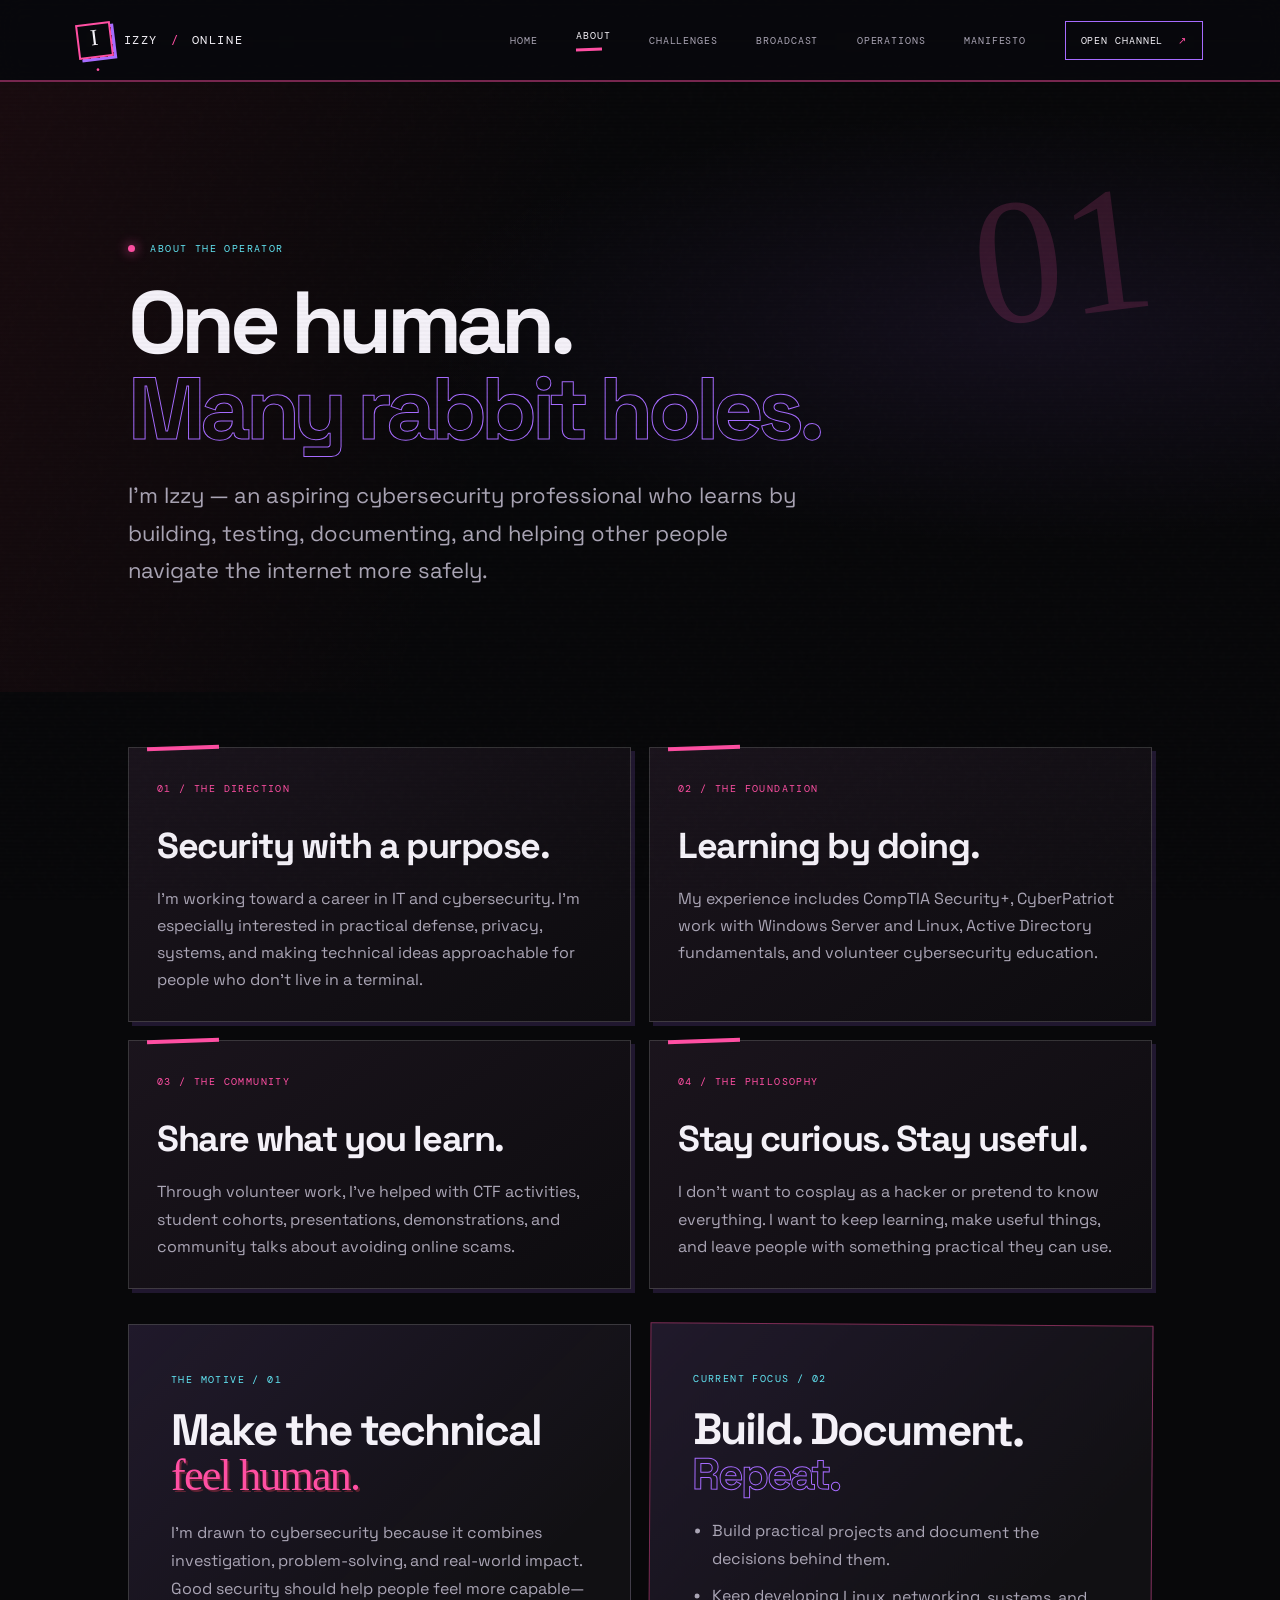
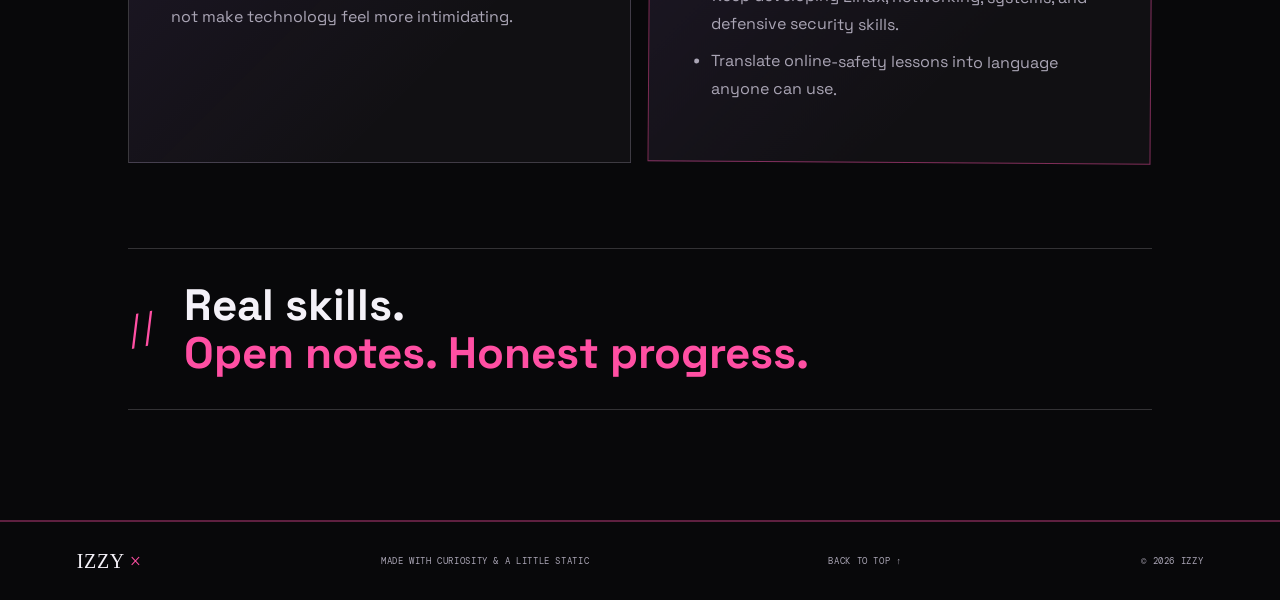
==== about.html @ e9a5687e "Add files via upload" ====
<!doctype html>
<html lang="en">
 <head>
  <meta charset="utf-8"/>
  <meta content="width=device-width, initial-scale=1" name="viewport"/>
  <meta content="#09090d" name="theme-color"/>
  <meta content="Izzy's independent corner of the internet: cybersecurity, creative technology, and projects built with intent." name="description"/>
  <title>
   About | IZZY/ONLINE
  </title>
  <link href="style.css" rel="stylesheet"/>
  <script defer="" src="script.js">
  </script>
 </head>
 <body>
  <div aria-hidden="true" class="grain">
  </div>
  <div aria-hidden="true" class="glitch-overlay">
  </div>
  <header class="site-header">
   <a aria-label="Izzy home" class="brand" href="index.html">
    <span class="brand-mark">
     I
     <span>
      .
     </span>
    </span>
    <span class="brand-name">
     IZZY
     <span class="brand-slash">
      /
     </span>
     ONLINE
    </span>
   </a>
   <button aria-controls="site-nav" aria-expanded="false" aria-label="Open navigation" class="menu-toggle" type="button">
    <span>
    </span>
    <span>
    </span>
   </button>
   <nav aria-label="Main navigation" class="site-nav" id="site-nav">
    <a href="index.html">
     Home
    </a>
    <a aria-current="page" href="about.html">
     About
    </a>
    <a href="challenges.html">
     Challenges
    </a>
    <a href="broadcast.html">
     Broadcast
    </a>
    <a href="operations.html">
     Operations
    </a>
    <a href="manifesto.html">
     Manifesto
    </a>
    <a class="nav-contact" href="contact.html">
     Open channel
     <span>
      ↗
     </span>
    </a>
   </nav>
  </header>
  <main>
   <section class="page-hero">
    <span class="page-number">
     01
    </span>
    <p class="eyebrow">
     <span class="status-dot">
     </span>
     ABOUT THE OPERATOR
    </p>
    <h1>
     One human.
     <br/>
     <span class="outline-word">
      Many rabbit holes.
     </span>
    </h1>
    <p class="lede">
     I’m Izzy — an aspiring cybersecurity professional who learns by building, testing, documenting, and helping other people navigate the internet more safely.
    </p>
   </section>
   <section class="content-section">
    <div class="content-grid">
     <article class="panel">
      <span class="micro">
       01 / THE DIRECTION
      </span>
      <h2>
       Security with a purpose.
      </h2>
      <p>
       I’m working toward a career in IT and cybersecurity. I’m especially interested in practical defense, privacy, systems, and making technical ideas approachable for people who don’t live in a terminal.
      </p>
     </article>
     <article class="panel">
      <span class="micro">
       02 / THE FOUNDATION
      </span>
      <h2>
       Learning by doing.
      </h2>
      <p>
       My experience includes CompTIA Security+, CyberPatriot work with Windows Server and Linux, Active Directory fundamentals, and volunteer cybersecurity education.
      </p>
     </article>
     <article class="panel">
      <span class="micro">
       03 / THE COMMUNITY
      </span>
      <h2>
       Share what you learn.
      </h2>
      <p>
       Through volunteer work, I’ve helped with CTF activities, student cohorts, presentations, demonstrations, and community talks about avoiding online scams.
      </p>
     </article>
     <article class="panel">
      <span class="micro">
       04 / THE PHILOSOPHY
      </span>
      <h2>
       Stay curious. Stay useful.
      </h2>
      <p>
       I don’t want to cosplay as a hacker or pretend to know everything. I want to keep learning, make useful things, and leave people with something practical they can use.
      </p>
     </article>
    </div>
    <section class="about-story-grid">
     <article class="story-note">
      <span class="micro">
       THE MOTIVE / 01
      </span>
      <h2>
       Make the technical
       <br/>
       <span class="marker-word">
        feel human.
       </span>
      </h2>
      <p>
       I’m drawn to cybersecurity because it combines investigation, problem-solving, and real-world impact. Good security should help people feel more capable—not make technology feel more intimidating.
      </p>
     </article>
     <article class="story-note story-note-marked">
      <span class="micro">
       CURRENT FOCUS / 02
      </span>
      <h2>
       Build. Document.
       <br/>
       <span class="outline-word">
        Repeat.
       </span>
      </h2>
      <ul class="focus-list">
       <li>
        Build practical projects and document the decisions behind them.
       </li>
       <li>
        Keep developing Linux, networking, systems, and defensive security skills.
       </li>
       <li>
        Translate online-safety lessons into language anyone can use.
       </li>
      </ul>
     </article>
    </section>
    <div class="manifesto">
     <span class="manifesto-mark">
      //
     </span>
     <p>
      Real skills.
      <br/>
      <em>
       Open notes. Honest progress.
      </em>
     </p>
    </div>
   </section>
  </main>
  <footer class="site-footer">
   <a class="footer-brand" href="index.html">
    IZZY
    <span>
     ×
    </span>
   </a>
   <span>
    MADE WITH CURIOSITY &amp; A LITTLE STATIC
   </span>
   <a class="back-top" href="#top">
    BACK TO TOP ↑
   </a>
   <span class="footer-year">
    ©
    <span id="year">
     2026
    </span>
    IZZY
   </span>
  </footer>
 </body>
</html>
---- style.css ----
@import url('https://fonts.googleapis.com/css2?family=DM+Mono:wght@400;500&family=Space+Grotesk:wght@400;500;600;700&family=Permanent+Marker&display=swap');
:root
{
    --bg:#09090d;
    --panel:#111117;
    --panel2:#17151f;
    --text:#f4f1f8;
    --muted:#aaa5b5;
    --purple:#a66bff;
    --pink:#ff4fa3;
    --red:#ff4058;
    --cyan:#62e7f5;
    --line:rgba(232,224,255,.16);
    --mono:'DM Mono',monospace;
    --display:'Space Grotesk',sans-serif;
    --marker:'Permanent Marker',cursive;
}
*
{
    box-sizing:border-box;
}
html
{
    scroll-behavior:smooth;
}
body
{
    margin:0;
    background:var(--bg);
    color:var(--text);
    font-family:var(--display);
    overflow-x:hidden;
}
body:before
{
    content:'';
    position:fixed;
    inset:0;
    pointer-events:none;
    z-index:8;
    opacity:.12;
    background-image:url("data:image/svg+xml,%3Csvg viewBox='0 0 180 180' xmlns='http://www.w3.org/2000/svg'%3E%3Cfilter id='n'%3E%3CfeTurbulence type='fractalNoise' baseFrequency='.9' numOctaves='3' stitchTiles='stitch'/%3E%3C/filter%3E%3Crect width='100%25' height='100%25' filter='url(%23n)' opacity='.18'/%3E%3C/svg%3E");
}
a
{
    color:inherit;
    text-decoration:none;
}
button
{
    font:inherit;
}
.network-canvas
{
    position:absolute;
    inset:0;
    width:100%;
    height:100%;
    z-index:0;
    pointer-events:none;
    opacity:0;
    transition:opacity .7s;
}
.network-canvas.is-active
{
    opacity:.8;
}
.scan-hud
{
    position:absolute;
    z-index:2;
    display:none;
    min-width:160px;
    padding:10px 12px;
    background:rgba(8,8,14,.88);
    border:1px solid rgba(98,231,245,.45);
    font:10px var(--mono);
    letter-spacing:.06em;
    pointer-events:none;
}
.scan-hud.is-active
{
    display:flex;
    flex-direction:column;
    gap:4px;
}
.scan-hud-label
{
    color:var(--cyan);
    font-size:8px;
}
.scan-hud-country
{
    color:var(--text);
}
.scan-hud-ip
{
    color:var(--muted);
}
.grain
{
    position:fixed;
    inset:0;
    pointer-events:none;
    z-index:7;
    background:linear-gradient(transparent 50%,rgba(0,0,0,.12) 50%);
    background-size:100% 4px;
    opacity:.16;
}
.site-header
{
    height:82px;
    display:flex;
    align-items:center;
    justify-content:space-between;
    padding:0 clamp(22px,6vw,90px);
    border-bottom:1px solid var(--line);
    position:relative;
    z-index:10;
    background:rgba(9,9,13,.88);
    backdrop-filter:blur(14px);
}
.brand
{
    display:flex;
    align-items:center;
    gap:12px;
}
.brand-mark
{
    display:grid;
    place-items:center;
    width:35px;
    height:35px;
    border:1px solid var(--purple);
    color:var(--purple);
    font:23px var(--marker);
    transform:rotate(-5deg);
}
.brand-mark span
{
    color:var(--pink);
}
.brand-name
{
    font:12px var(--mono);
    letter-spacing:.13em;
}
.brand-slash
{
    color:var(--pink);
    padding:0 4px;
}
.site-nav
{
    display:flex;
    align-items:center;
    gap:clamp(18px,3vw,42px);
}
.site-nav a
{
    font:10px var(--mono);
    letter-spacing:.09em;
    text-transform:uppercase;
    color:var(--muted);
    transition:color .2s;
}
.site-nav a:hover,.site-nav a[aria-current=page]
{
    color:var(--text);
}
.site-nav a[aria-current=page]:after
{
    content:'';
    display:block;
    width:18px;
    height:2px;
    margin-top:6px;
    background:var(--pink);
}
.site-nav .nav-contact
{
    padding:12px 15px;
    border:1px solid var(--purple);
    color:var(--text);
}
.nav-contact span
{
    color:var(--pink);
    padding-left:8px;
}
.menu-toggle
{
    display:none;
    background:none;
    border:0;
    color:var(--text);
}
.hero
{
    min-height:calc(100svh - 82px);
    position:relative;
    isolation:isolate;
    display:flex;
    align-items:center;
    padding:7vh clamp(22px,9vw,140px);
    overflow:hidden;
}
.hero:before
{
    content:'';
    position:absolute;
    inset:0;
    z-index:-2;
    background:radial-gradient(ellipse at 76% 48%,rgba(116,60,185,.18),transparent 43%),radial-gradient(ellipse at 15% 85%,rgba(255,64,88,.09),transparent 38%);
}
.hero-grid
{
    position:absolute;
    inset:0;
    z-index:-1;
    opacity:.2;
    background-image:linear-gradient(rgba(171,150,210,.14) 1px,transparent 1px),linear-gradient(90deg,rgba(171,150,210,.14) 1px,transparent 1px);
    background-size:58px 58px;
    mask-image:linear-gradient(90deg,black,transparent 90%);
}
.hero-copy
{
    position:relative;
    z-index:3;
    width:min(690px,66%);
}
.eyebrow,.kicker,.micro
{
    font:10px var(--mono);
    letter-spacing:.14em;
    color:var(--cyan);
    text-transform:uppercase;
}
.status-dot
{
    display:inline-block;
    width:7px;
    height:7px;
    border-radius:50%;
    background:var(--pink);
    box-shadow:0 0 12px var(--pink);
    margin-right:8px;
}
.eyebrow-divider
{
    color:var(--pink);
    padding:0 8px;
}
.hero-title
{
    margin:36px 0 25px;
    line-height:.9;
}
.hero-pretitle
{
    display:block;
    font:700 clamp(18px,2.2vw,28px) var(--display);
    letter-spacing:.24em;
    margin:0 0 2px 6px;
    color:var(--muted);
}
.name-wrap
{
    display:block;
    width:min(610px,100%);
    position:relative;
}
.name-mark
{
    display:block;
    width:100%;
    height:auto;
    overflow:visible;
    filter:drop-shadow(4px 6px 0 rgba(255,64,88,.42));
}
.name-shadow
{
    fill:#ff4058;
    stroke:#ff4058;
    stroke-width:4;
}
.name-purple
{
    fill:#8b4cf0;
    stroke:#8b4cf0;
    stroke-width:2;
}
.name-type
{
    fill:#f4f1f8;
    stroke:#f4f1f8;
    stroke-width:.5;
}
.name-glints
{
    display:none;
}
.name-halo,.name-flourish
{
    display:none;
}
.hero-bottom
{
    display:flex;
    align-items:center;
    gap:60px;
    margin-top:24px;
}
.hero-description
{
    font-size:clamp(18px,2.1vw,26px);
    font-weight:600;
    line-height:1.35;
    margin:0;
}
.hero-description span
{
    color:var(--pink);
}
.circle-link
{
    display:flex;
    align-items:center;
    gap:13px;
    font:9px/1.6 var(--mono);
    letter-spacing:.08em;
    color:var(--muted);
}
.circle-link b
{
    width:37px;
    height:37px;
    display:grid;
    place-items:center;
    border:1px solid var(--cyan);
    border-radius:50%;
    font-size:17px;
    color:var(--cyan);
    transition:transform .2s;
}
.circle-link:hover b
{
    transform:translateY(4px);
}
.hero-character
{
    position:absolute;
    z-index:2;
    width:min(35vw,420px);
    max-height:82%;
    object-fit:contain;
    right:clamp(20px,7vw,110px);
    bottom:0;
    filter:drop-shadow(0 0 35px rgba(150,76,255,.18));
    pointer-events:none;
}
.hero-sticker
{
    position:absolute;
    right:clamp(22px,7vw,100px);
    top:16%;
    z-index:3;
    transform:rotate(8deg);
    display:grid;
    gap:5px;
    text-align:center;
    padding:11px 14px;
    border:1px solid var(--pink);
    color:var(--text);
    background:rgba(15,10,19,.84);
    font:9px var(--mono);
    letter-spacing:.1em;
}
.sticker-mark
{
    font:700 32px/1 var(--marker);
    color:var(--pink);
    transform:rotate(-12deg);
}
.hero-coordinate,.hero-index
{
    position:absolute;
    bottom:24px;
    font:9px/1.8 var(--mono);
    letter-spacing:.1em;
    color:var(--muted);
}
.hero-coordinate
{
    left:clamp(22px,6vw,90px);
}
.hero-index
{
    right:clamp(22px,6vw,90px);
}
.hero-index span
{
    color:var(--pink);
}
.section
{
    padding:110px clamp(22px,10vw,150px);
    border-top:1px solid var(--line);
    position:relative;
}
.section-kicker
{
    display:flex;
    align-items:center;
    gap:18px;
    color:var(--cyan);
    font:10px var(--mono);
    letter-spacing:.12em;
}
.kicker-line
{
    height:1px;
    background:var(--line);
    flex:1;
}
.section h1,.section h2,.page-hero h1
{
    font-size:clamp(42px,7vw,88px);
    letter-spacing:-.065em;
    line-height:.98;
    margin:35px 0;
}
.outline-word
{
    -webkit-text-stroke:1px var(--purple);
    color:transparent;
}
.marker-word
{
    font-family:var(--marker);
    font-weight:400;
    color:var(--pink);
    letter-spacing:-.04em;
}
.about-layout
{
    display:grid;
    grid-template-columns:1fr 1fr;
    gap:9vw;
    align-items:center;
}
.hand-note
{
    font:17px var(--marker);
    color:var(--pink);
    transform:rotate(-4deg);
}
.about-heading h2
{
    margin:22px 0;
}
.about-copy
{
    max-width:520px;
    color:var(--muted);
    font-size:16px;
    line-height:1.85;
}
.copy-lead
{
    font-size:22px;
    line-height:1.5;
    color:var(--text);
}
.text-link
{
    display:inline-block;
    margin-top:20px;
    padding-bottom:8px;
    border-bottom:1px solid var(--pink);
    font:11px var(--mono);
    letter-spacing:.08em;
}
.text-link span
{
    color:var(--pink);
    margin-left:15px;
}
.manifesto
{
    margin-top:85px;
    padding:32px 0;
    border-top:1px solid var(--line);
    border-bottom:1px solid var(--line);
    display:flex;
    align-items:center;
    gap:28px;
}
.manifesto-mark
{
    font-size:44px;
    color:var(--purple);
}
.manifesto p
{
    font-size:clamp(25px,4vw,44px);
    font-weight:700;
    line-height:1.1;
    margin:0;
}
.manifesto em
{
    color:var(--pink);
    font-style:normal;
}
.manifesto-tag
{
    margin-left:auto;
    font:9px var(--mono);
    letter-spacing:.1em;
    color:var(--muted);
}
.page-hero
{
    padding:clamp(75px,12vw,150px) clamp(22px,10vw,150px) 80px;
    position:relative;
    overflow:hidden;
    background:radial-gradient(ellipse at 80% 40%,rgba(166,107,255,.14),transparent 42%);
}
.page-hero h1
{
    max-width:900px;
    margin:25px 0;
}
.page-hero .lede
{
    max-width:680px;
    color:var(--muted);
    font-size:clamp(17px,2vw,22px);
    line-height:1.7;
}
.page-number
{
    position:absolute;
    right:clamp(22px,10vw,150px);
    top:70px;
    color:rgba(166,107,255,.2);
    font:clamp(70px,14vw,180px) var(--marker);
}
.content-section
{
    padding:55px clamp(22px,10vw,150px) 110px;
}
.content-grid
{
    display:grid;
    grid-template-columns:repeat(2,minmax(0,1fr));
    gap:18px;
}
.panel
{
    background:linear-gradient(145deg,rgba(25,22,34,.95),rgba(15,14,20,.95));
    border:1px solid var(--line);
    padding:28px;
    position:relative;
    min-height:220px;
}
.panel:before
{
    content:'';
    position:absolute;
    top:-1px;
    left:24px;
    width:52px;
    height:2px;
    background:var(--pink);
}
.panel .micro
{
    color:var(--pink);
}
.panel h2,.panel h3
{
    font-size:clamp(25px,3vw,36px);
    margin:26px 0 12px;
    letter-spacing:-.04em;
}
.panel p
{
    color:var(--muted);
    line-height:1.7;
    margin-bottom:0;
}
.tag-list
{
    display:flex;
    flex-wrap:wrap;
    gap:8px;
    margin-top:20px;
}
.tag-list span
{
    border:1px solid var(--line);
    padding:6px 8px;
    color:var(--muted);
    font:9px var(--mono);
    letter-spacing:.06em;
}
.work-list
{
    margin-top:55px;
    border-top:1px solid var(--line);
}
.work-item
{
    display:grid;
    grid-template-columns:150px 1fr 45px;
    gap:28px;
    align-items:center;
    padding:30px 0;
    border-bottom:1px solid var(--line);
}
.work-art
{
    height:135px;
    display:grid;
    place-items:center;
    position:relative;
    overflow:hidden;
    background:var(--panel2);
    border:1px solid var(--line);
}
.work-art:after
{
    content:'';
    position:absolute;
    inset:12px;
    border:1px dashed rgba(166,107,255,.45);
}
.art-signal
{
    background:radial-gradient(circle,rgba(166,107,255,.35),transparent 55%),#111018;
}
.art-ring
{
    width:65px;
    height:65px;
    border:1px solid var(--cyan);
    border-radius:50%;
    box-shadow:0 0 0 12px rgba(98,231,245,.05),0 0 0 24px rgba(98,231,245,.04);
}
.art-cross
{
    position:absolute;
    color:var(--pink);
    font-size:35px;
}
.art-patch
{
    background:linear-gradient(140deg,#271126,#111018);
}
.patch-shape,.after-word
{
    font:19px/1 var(--marker);
    color:var(--pink);
    transform:rotate(-8deg);
    text-align:center;
}
.patch-spark
{
    position:absolute;
    right:22px;
    top:19px;
    color:var(--cyan);
    font-size:22px;
}
.art-after
{
    background:radial-gradient(ellipse at 50% 50%,rgba(255,79,163,.18),transparent 70%),#111018;
}
.after-word
{
    color:var(--cyan);
}
.after-orbit
{
    position:absolute;
    width:100px;
    height:40px;
    border:1px solid var(--purple);
    border-radius:50%;
    transform:rotate(-25deg);
}
.art-label
{
    position:absolute;
    left:10px;
    bottom:7px;
    z-index:1;
    font:8px var(--mono);
    color:var(--muted);
}
.work-type
{
    font:9px var(--mono);
    letter-spacing:.1em;
    color:var(--cyan);
}
.work-type span
{
    color:var(--pink);
}
.work-info h3
{
    font-size:28px;
    margin:9px 0;
}
.work-info>p:not(.work-type)
{
    color:var(--muted);
    line-height:1.65;
    margin:0;
}
.work-arrow
{
    width:40px;
    height:40px;
    display:grid;
    place-items:center;
    border:1px solid var(--purple);
    color:var(--pink);
    font-size:20px;
}
.work-disclaimer
{
    font:9px var(--mono);
    letter-spacing:.08em;
    color:#847b91;
    margin-top:25px;
}
.manifesto-block
{
    padding:clamp(30px,6vw,80px);
    background:var(--panel);
    border-left:3px solid var(--pink);
    margin:35px 0;
}
.manifesto-block p
{
    font-size:clamp(22px,3.3vw,42px);
    font-weight:600;
    line-height:1.35;
    letter-spacing:-.035em;
    margin:0;
}
.manifesto-block p+p
{
    margin-top:25px;
}
.manifesto-block em
{
    color:var(--pink);
    font-style:normal;
}
.principles
{
    display:grid;
    grid-template-columns:repeat(3,1fr);
    gap:15px;
    margin-top:35px;
}
.principle
{
    padding:22px;
    border-top:1px solid var(--purple);
}
.principle strong
{
    display:block;
    font-size:20px;
    margin-bottom:12px;
}
.principle p
{
    color:var(--muted);
    line-height:1.65;
    margin:0;
}
.contact-section
{
    padding:110px 24px;
    text-align:center;
    position:relative;
    overflow:hidden;
    background:radial-gradient(ellipse at center,rgba(166,107,255,.14),transparent 60%);
}
.contact-doodle
{
    font-size:48px;
    color:var(--pink);
}
.contact-inner h1,.contact-inner h2
{
    font-size:clamp(48px,8vw,95px);
    line-height:.95;
    letter-spacing:-.06em;
    margin:28px 0;
}
.contact-inner>p:not(.eyebrow)
{
    max-width:530px;
    margin:0 auto 28px;
    color:var(--muted);
    line-height:1.7;
}
.contact-button
{
    display:inline-flex;
    align-items:center;
    gap:35px;
    padding:17px 22px;
    background:var(--pink);
    color:#160a14;
    font:11px var(--mono);
    letter-spacing:.1em;
}
.contact-button span
{
    font-size:18px;
}
.contact-hint
{
    display:block;
    margin-top:14px;
    font:9px var(--mono);
    color:var(--muted);
}
.contact-side-note
{
    margin-top:55px;
    color:#6e6679;
    font:9px var(--mono);
    letter-spacing:.12em;
}
.site-footer
{
    min-height:80px;
    display:flex;
    align-items:center;
    justify-content:space-between;
    gap:20px;
    padding:20px clamp(22px,6vw,90px);
    border-top:1px solid var(--line);
    color:var(--muted);
    font:9px var(--mono);
    letter-spacing:.07em;
}
.footer-brand
{
    font:20px var(--marker);
    color:var(--text);
}
.footer-brand span
{
    color:var(--pink);
}
.back-top:hover
{
    color:var(--cyan);
}
.footer-year
{
    white-space:nowrap;
}
.signal-line
{
    height:2px;
    background:linear-gradient(90deg,var(--pink),var(--purple),transparent);
    width:100%;
    opacity:.7;
}
@media(max-width:850px)
{
    .site-header
    {
        height:72px;
    }
    .menu-toggle
    {
        display:flex;
        flex-direction:column;
        gap:6px;
        padding:10px;
    }
    .menu-toggle span
    {
        width:24px;
        height:2px;
        background:var(--text);
    }
    .site-nav
    {
        display:none;
        position:absolute;
        top:71px;
        left:0;
        right:0;
        background:rgba(9,9,13,.98);
        padding:25px;
        flex-direction:column;
        align-items:stretch;
        border-bottom:1px solid var(--line);
    }
    .site-nav.is-open
    {
        display:flex;
    }
    .site-nav a
    {
        padding:9px 0;
    }
    .site-nav .nav-contact
    {
        padding:14px;
    }
    .hero
    {
        min-height:780px;
        align-items:flex-start;
        padding-top:85px;
    }
    .hero-copy
    {
        width:100%;
    }
    .hero-character
    {
        width:min(58vw,340px);
        right:4vw;
        opacity:.9;
    }
    .hero-sticker
    {
        top:auto;
        bottom:27%;
        right:5vw;
    }
    .hero-bottom
    {
        gap:28px;
    }
    .hero-coordinate
    {
        bottom:17px;
    }
    .hero-index
    {
        bottom:17px;
    }
    .about-layout
    {
        grid-template-columns:1fr;
        gap:20px;
    }
    .section
    {
        padding-top:80px;
        padding-bottom:80px;
    }
    .manifesto-tag
    {
        display:none;
    }
    .principles
    {
        grid-template-columns:1fr;
    }
    .page-number
    {
        top:35px;
    }
    .work-item
    {
        grid-template-columns:110px 1fr 35px;
        gap:15px;
    }
    .work-art
    {
        height:110px;
    }
    .work-info h3
    {
        font-size:23px;
    }
    .site-footer
    {
        flex-wrap:wrap;
    }
    .site-footer>span:nth-child(2)
    {
        order:4;
        width:100%;
    }
}
@media(max-width:520px)
{
    .hero
    {
        min-height:740px;
        padding-top:65px;
    }
    .hero-pretitle
    {
        font-size:15px;
    }
    .hero-title
    {
        margin-top:28px;
    }
    .hero-character
    {
        width:65vw;
        right:-2vw;
        bottom:45px;
        opacity:.85;
    }
    .hero-copy
    {
        width:100%;
    }
    .hero-bottom
    {
        align-items:flex-start;
        flex-direction:column;
        gap:20px;
    }
    .circle-link
    {
        background:rgba(9,9,13,.65);
    }
    .hero-sticker
    {
        bottom:22%;
        right:7vw;
        padding:8px;
        font-size:8px;
    }
    .hero-coordinate
    {
        font-size:8px;
    }
    .section h1,.section h2,.page-hero h1
    {
        font-size:clamp(43px,13vw,68px);
    }
    .content-grid
    {
        grid-template-columns:1fr;
    }
    .panel
    {
        min-height:0;
    }
    .work-item
    {
        grid-template-columns:1fr 36px;
        gap:14px;
    }
    .work-art
    {
        grid-column:1/-1;
        height:150px;
    }
    .work-info
    {
        grid-column:1;
    }
    .work-arrow
    {
        grid-column:2;
        grid-row:2;
    }
    .work-type
    {
        font-size:8px;
    }
    .site-footer
    {
        font-size:8px;
    }
    .site-footer>span:nth-child(2)
    {
        letter-spacing:.02em;
    }
    .manifesto
    {
        gap:14px;
    }
    .manifesto-mark
    {
        font-size:32px;
    }
}
@media(prefers-reduced-motion:reduce)
{
    html
    {
        scroll-behavior:auto;
    }
    *,*:before,*:after
    {
        animation-duration:.01ms!important;
        animation-iteration-count:1!important;
        transition-duration:.01ms!important;
    }
}
/* STREET-LAYER ART DIRECTION — rough edges, pasted notices, and marker tags */
:root
{
    --bg:#08080a;
    --panel:#111013;
    --panel2:#19131b;
    --line:rgba(245,235,248,.18);
}
body:before
{
    opacity:.07;
}
.hero:before
{
    background:linear-gradient(115deg,rgba(255,64,88,.08),transparent 38%),radial-gradient(ellipse at 75% 55%,rgba(166,107,255,.12),transparent 45%);
}
.hero-grid
{
    opacity:.08;
    mask-image:linear-gradient(90deg,black,transparent 70%);
}
/* No stars, no space wallpaper: the texture should feel printed and scuffed. */
.hero-sticker
{
    border:0;
    background:var(--pink);
    color:#110b12;
    box-shadow:5px 5px 0 var(--purple);
    clip-path:polygon(2% 0,100% 5%,96% 92%,7% 100%);
    transform:rotate(7deg);
    padding:13px 16px;
}
.sticker-mark
{
    color:#110b12!important;
    font-size:30px!important;
}
.hero-sticker span:first-child
{
    font-weight:700;
}
.brand-mark
{
    border:2px solid var(--pink);
    color:var(--text);
    box-shadow:3px 3px 0 var(--purple);
    transform:rotate(-7deg);
}
.brand-mark span
{
    color:var(--pink);
}
.site-header
{
    border-bottom:2px solid rgba(255,79,163,.45);
}
.site-nav a[aria-current=page]:after
{
    height:3px;
    width:26px;
    transform:rotate(-2deg);
}
.hero-title
{
    position:relative;
}
.hero-title:after
{
    content:'NOT YOUR TEMPLATE';
    position:absolute;
    left:4px;
    top:-20px;
    padding:4px 8px;
    background:var(--red);
    color:#13090c;
    font:9px var(--mono);
    letter-spacing:.1em;
    transform:rotate(-3deg);
}
.name-mark
{
    filter:drop-shadow(6px 7px 0 rgba(255,64,88,.55)) drop-shadow(-2px -1px 0 rgba(166,107,255,.55));
}
.hand-note
{
    display:inline-block;
    padding:5px 10px;
    background:var(--purple);
    color:#0d0911;
    box-shadow:4px 4px 0 var(--pink);
    transform:rotate(-4deg);
}
.marker-word
{
    text-shadow:2px 2px 0 rgba(255,64,88,.3);
}
.manifesto-mark
{
    font-family:var(--marker);
    font-size:50px;
    color:var(--pink);
    transform:rotate(-12deg);
}
.panel
{
    border:1px solid rgba(255,255,255,.16);
    background:linear-gradient(145deg,rgba(28,21,30,.96),rgba(13,12,15,.98));
    box-shadow:4px 4px 0 rgba(166,107,255,.15);
}
.panel:before
{
    left:18px;
    top:-2px;
    width:72px;
    height:4px;
    transform:rotate(-2deg);
    background:var(--pink);
}
.tag-list span
{
    border:1px solid rgba(255,79,163,.35);
    background:rgba(255,79,163,.04);
}
.page-hero
{
    background:linear-gradient(110deg,rgba(255,64,88,.07),transparent 42%),radial-gradient(ellipse at 80% 40%,rgba(166,107,255,.08),transparent 42%);
}
.page-number
{
    color:rgba(255,79,163,.16);
    transform:rotate(-7deg);
}
.manifesto-block
{
    background:repeating-linear-gradient(-4deg,#151116 0,#151116 12px,#18121a 12px,#18121a 24px);
    border-left:0;
    position:relative;
    box-shadow:7px 7px 0 rgba(255,64,88,.2);
}
.manifesto-block:before
{
    content:'FIELD NOTE / UNFILTERED';
    position:absolute;
    top:-13px;
    right:18px;
    background:var(--red);
    color:#13090c;
    padding:6px 10px;
    font:9px var(--mono);
    transform:rotate(2deg);
}
.work-art:after
{
    inset:9px;
    border:1px dashed rgba(255,79,163,.42);
    transform:rotate(-1deg);
}
.contact-doodle
{
    font:42px var(--marker);
    color:var(--pink);
    transform:rotate(-14deg);
}
.contact-button
{
    background:var(--pink);
    box-shadow:5px 5px 0 var(--purple);
    transition:transform .2s,box-shadow .2s;
}
.contact-button:hover
{
    transform:translate(3px,3px);
    box-shadow:2px 2px 0 var(--purple);
}
.text-link
{
    border-bottom:2px solid var(--pink);
}
.site-footer
{
    border-top:2px solid rgba(255,79,163,.35);
}
/* Scuff marks: graphic slashes rather than stars or floating space particles. */
.hero:after
{
    content:'//';
    position:absolute;
    z-index:1;
    right:3%;
    top:42%;
    font:clamp(70px,12vw,160px)/.8 var(--marker);
    letter-spacing:-.15em;
    color:rgba(255,64,88,.18);
    transform:rotate(-17deg);
    pointer-events:none;
}
@media(max-width:850px)
{
    .hero:after
    {
        top:54%;
        right:2%;
        font-size:90px;
    }
    .hero-title:after
    {
        top:-18px;
    }
    .hero-sticker
    {
        clip-path:polygon(2% 0,100% 5%,96% 92%,7% 100%);
    }
}
@media(prefers-reduced-motion:reduce)
{
    .contact-button:hover
    {
        transform:none;
    }
}
/* SIGNAL GLITCH + DEFACE LAYER */

.glitch-overlay
{
    position:fixed;
    inset:0;
    z-index:6;
    pointer-events:none;
    opacity:0;
    background:linear-gradient(transparent 0 46%,rgba(255,64,88,.10) 46% 48%,transparent 48% 100%);
    mix-blend-mode:screen;
}
body.glitch-hit .glitch-overlay
{
    animation:screenKick .42s steps(2,end);
}
body.glitch-hit .site-header,body.glitch-hit main
{
    animation:contentJolt .28s steps(2,end);
}
/* Stronger intermittent interference: color separation, horizontal tearing, and scan flash. */
body.glitch-hit .glitch-overlay
{
    opacity:1;
    background:repeating-linear-gradient(0deg,transparent 0 9px,rgba(98,231,245,.13) 10px 11px,transparent 12px 18px),linear-gradient(90deg,transparent 0 12%,rgba(255,64,88,.22) 12% 29%,transparent 29% 67%,rgba(166,107,255,.18) 67% 78%,transparent 78%);
    mix-blend-mode:screen;
}
body.glitch-hit .hero-title,body.glitch-hit .page-hero h1,body.glitch-hit .work-info h3
{
    text-shadow:3px 0 rgba(255,64,88,.85),-3px 0 rgba(98,231,245,.8);
}
body.glitch-hit .hero-character
{
    filter:drop-shadow(5px 0 rgba(255,64,88,.8)) drop-shadow(-5px 0 rgba(98,231,245,.7));
}
.hero-title,.page-hero h1,.brand-name,.panel h3,.work-info h3
{
    position:relative;
}
.glitch-text
{
    position:relative;
    display:inline-block;
}
.glitch-text:before,.glitch-text:after
{
    content:attr(data-text);
    position:absolute;
    inset:0;
    pointer-events:none;
    opacity:0;
}
.glitch-text:before
{
    color:var(--cyan);
    transform:translateX(-2px);
    clip-path:inset(12% 0 66% 0);
}
.glitch-text:after
{
    color:var(--red);
    transform:translateX(2px);
    clip-path:inset(62% 0 15% 0);
}
.glitch-text:hover:before,.glitch-text:hover:after
{
    opacity:.8;
    animation:glitchSlice .32s steps(2,end) infinite;
}
.deface-stamp
{
    position:absolute;
    right:clamp(22px,9vw,130px);
    top:48%;
    padding:12px 16px;
    border:3px solid var(--red);
    color:var(--red);
    font:700 12px/1.35 var(--mono);
    letter-spacing:.12em;
    text-align:center;
    transform:rotate(9deg);
    text-shadow:2px 1px 0 #09090d;
    box-shadow:4px 4px 0 rgba(255,64,88,.25);
    opacity:.92;
}
.challenge-layout
{
    display:grid;
    grid-template-columns:1.05fr .95fr;
    gap:28px;
    align-items:start;
}
.challenge-terminal,.challenge-card
{
    border:1px solid rgba(255,79,163,.35);
    background:rgba(15,13,17,.95);
    box-shadow:6px 6px 0 rgba(166,107,255,.16);
}
.terminal-bar
{
    display:flex;
    align-items:center;
    justify-content:space-between;
    gap:12px;
    padding:13px 16px;
    background:#21151f;
    border-bottom:1px solid rgba(255,79,163,.3);
    font:10px var(--mono);
    color:var(--muted);
}
.terminal-dots
{
    display:flex;
    gap:5px;
}
.terminal-dots i
{
    width:7px;
    height:7px;
    border-radius:50%;
    background:var(--red);
}
.terminal-dots i:nth-child(2)
{
    background:var(--pink);
}
.terminal-dots i:nth-child(3)
{
    background:var(--purple);
}
.terminal-live
{
    color:var(--pink);
}
.terminal-body
{
    padding:25px;
    font:12px/1.9 var(--mono);
    overflow-wrap:anywhere;
}
.terminal-body p
{
    margin:0 0 12px;
}
.terminal-muted
{
    color:#82798b;
}
.terminal-red
{
    color:var(--red);
}
.terminal-scramble
{
    padding:15px;
    margin:24px 0;
    background:#08080a;
    border-left:3px solid var(--purple);
    color:var(--cyan);
    font-size:clamp(10px,1.3vw,13px);
    letter-spacing:.04em;
}
.challenge-card
{
    padding:clamp(22px,3vw,38px);
}
.challenge-card h2
{
    font-size:clamp(32px,4vw,48px);
    letter-spacing:-.05em;
    margin:12px 0;
}
.challenge-card>p:not(.work-type):not(.challenge-warning)
{
    color:var(--muted);
    line-height:1.7;
}
.challenge-card code,.hint-details code
{
    color:var(--cyan);
    font-family:var(--mono);
}
.challenge-card label
{
    display:block;
    margin:28px 0 9px;
    font:10px var(--mono);
    letter-spacing:.12em;
    color:var(--pink);
}
.flag-form
{
    display:flex;
    gap:8px;
}
.flag-form input
{
    min-width:0;
    flex:1;
    padding:14px 12px;
    border:1px solid rgba(166,107,255,.5);
    background:#08080a;
    color:var(--text);
    font:12px var(--mono);
    outline:none;
}
.flag-form input:focus
{
    border-color:var(--cyan);
    box-shadow:0 0 0 2px rgba(98,231,245,.12);
}
.flag-form button
{
    padding:0 15px;
    border:0;
    background:var(--pink);
    color:#140a12;
    font:10px var(--mono);
    font-weight:700;
    cursor:pointer;
}
.flag-form button:hover
{
    background:var(--cyan);
}
.flag-feedback
{
    min-height:22px;
    color:var(--muted);
    font:11px var(--mono);
}
.flag-feedback.success
{
    color:#8dffb0;
}
.flag-feedback.error
{
    color:var(--red);
    animation:contentJolt .22s steps(2,end);
}
.hint-details
{
    margin-top:20px;
    padding-top:15px;
    border-top:1px solid var(--line);
    color:var(--muted);
    font-size:13px;
    line-height:1.65;
}
.hint-details summary
{
    color:var(--text);
    cursor:pointer;
}
.challenge-warning
{
    margin-top:28px;
    padding:12px;
    border-left:2px solid var(--red);
    background:rgba(255,64,88,.06);
    color:#a69aaa;
    font:9px/1.7 var(--mono);
}
@keyframes glitchSlice
{
    0%
    {
        clip-path:inset(10% 0 75% 0);
        transform:translateX(-3px);
    }
    35%
    {
        clip-path:inset(55% 0 25% 0);
        transform:translateX(3px);
    }
    70%
    {
        clip-path:inset(30% 0 45% 0);
        transform:translateX(-1px);
    }
    100%
    {
        clip-path:inset(80% 0 8% 0);
        transform:translateX(2px);
    }
}
@keyframes screenKick
{
    0%
    {
        opacity:0;
        transform:translateX(0);
    }
    15%
    {
        opacity:.85;
        transform:translateX(-4px);
    }
    35%
    {
        opacity:.4;
        transform:translateX(5px);
    }
    55%
    {
        opacity:.7;
        transform:translateX(-2px);
    }
    100%
    {
        opacity:0;
        transform:translateX(0);
    }
}
@keyframes contentJolt
{
    0%
    {
        transform:translateX(0);
    }
    25%
    {
        transform:translateX(-2px);
    }
    50%
    {
        transform:translateX(3px);
    }
    75%
    {
        transform:translateX(-1px);
    }
    100%
    {
        transform:translateX(0);
    }
}
@media(max-width:850px)
{
    .deface-stamp
    {
        top:auto;
        bottom:12%;
        right:7%;
        font-size:10px;
    }
    .challenge-layout
    {
        grid-template-columns:1fr;
    }
}
@media(max-width:520px)
{
    .flag-form
    {
        flex-direction:column;
    }
    .flag-form button
    {
        padding:14px;
    }
    .terminal-body
    {
        padding:18px;
    }
}
@media(prefers-reduced-motion:reduce)
{
    .glitch-overlay,.glitch-text:before,.glitch-text:after
    {
        animation:none!important;
    }
}
/* CUSTOM CURSOR: spray-can reticle / crosshair */
@media (hover:hover) and (pointer:fine)
{
    body, body a, body button, body input, body textarea, body summary
    {
        cursor:none !important;
    }
    .signal-cursor
    {
        position:fixed;
        left:0;
        top:0;
        width:30px;
        height:30px;
        z-index:10002;
        pointer-events:none;
        transform:translate(-50%,-50%);
        opacity:0;
        mix-blend-mode:screen;
        transition:opacity .15s ease,width .12s ease,height .12s ease;
    }
    .signal-cursor.is-visible
    {
        opacity:1;
    }
    .signal-cursor:before,.signal-cursor:after
    {
        content:"";
        position:absolute;
        inset:0;
        border:1px solid var(--pink);
        transform:rotate(45deg);
    }
    .signal-cursor:after
    {
        inset:7px;
        border-color:var(--cyan);
        transform:rotate(0deg);
        clip-path:polygon(0 0,100% 0,100% 22%,22% 22%,22% 100%,0 100%);
    }
    .signal-cursor-core
    {
        position:absolute;
        width:4px;
        height:4px;
        background:var(--text);
        left:50%;
        top:50%;
        transform:translate(-50%,-50%);
        box-shadow:0 0 8px var(--pink);
    }
    .signal-cursor-label
    {
        position:absolute;
        left:25px;
        top:15px;
        white-space:nowrap;
        color:var(--cyan);
        font:8px var(--mono);
        letter-spacing:.1em;
        text-shadow:1px 1px #09090d;
    }
    .signal-cursor.is-hovering
    {
        width:42px;
        height:42px;
    }
    .signal-cursor.is-hovering:before
    {
        border-color:var(--cyan);
        border-style:dashed;
        animation:cursorSpin 5s linear infinite;
    }
    .signal-cursor.is-hovering .signal-cursor-core
    {
        background:var(--pink);
        box-shadow:0 0 12px var(--pink);
    }
}
@keyframes cursorSpin
{
    to
    {
        transform:rotate(405deg);
    }
}
/* Opening sequence */
.boot-intro
{
    position:fixed;
    inset:0;
    z-index:10000;
    display:grid;
    place-items:center;
    background:#08070c;
    color:var(--text);
    overflow:hidden;
    transition:opacity .65s ease,visibility .65s ease;
}
.boot-intro:before
{
    content:"";
    position:absolute;
    inset:0;
    pointer-events:none;
    background:repeating-linear-gradient(0deg,transparent 0 3px,rgba(255,255,255,.035) 4px),linear-gradient(115deg,transparent 20%,rgba(166,107,255,.12),transparent 70%);
    opacity:.7;
}
.boot-intro:after
{
    content:"// SIGNAL INTERCEPTED // SIGNAL INTERCEPTED // SIGNAL INTERCEPTED //";
    position:absolute;
    left:-5%;
    right:-5%;
    top:50%;
    white-space:nowrap;
    overflow:hidden;
    font:clamp(14px,3vw,32px) var(--mono);
    letter-spacing:.14em;
    color:rgba(255,64,88,.09);
    transform:rotate(-9deg);
    pointer-events:none;
}
.boot-intro.is-leaving
{
    opacity:0;
    visibility:hidden;
    pointer-events:none;
}
.boot-frame
{
    position:relative;
    width:min(920px,calc(100% - 34px));
    min-height:min(680px,calc(100svh - 34px));
    border:1px solid rgba(166,107,255,.42);
    display:flex;
    flex-direction:column;
    justify-content:space-between;
    padding:clamp(18px,4vw,38px);
    box-shadow:0 0 70px rgba(166,107,255,.1),inset 0 0 45px rgba(255,64,88,.035);
    background:rgba(8,7,12,.58);
}
.boot-topline,.boot-bottomline
{
    display:flex;
    justify-content:space-between;
    gap:12px;
    color:#8f879d;
    font:9px var(--mono);
    letter-spacing:.12em;
}
.boot-topline span:first-child
{
    color:var(--pink);
}
.boot-center
{
    width:min(620px,100%);
    margin:auto;
    padding:38px 0;
}
.boot-symbol
{
    width:72px;
    height:72px;
    position:relative;
    display:grid;
    place-items:center;
    margin-bottom:38px;
    border:1px solid var(--pink);
    color:var(--text);
    font:44px var(--marker);
    transform:rotate(-7deg);
    box-shadow:5px 5px 0 var(--purple);
}
.boot-symbol:before,.boot-symbol:after
{
    content:"";
    position:absolute;
    inset:-7px;
    border:1px dashed rgba(98,231,245,.65);
    transform:rotate(23deg);
}
.boot-symbol:after
{
    inset:9px;
    border:1px solid rgba(255,64,88,.7);
    transform:rotate(-17deg);
}
.boot-symbol span
{
    z-index:1;
    text-shadow:2px 2px var(--red);
}
.boot-symbol i
{
    position:absolute;
    right:-14px;
    top:-12px;
    width:18px;
    height:18px;
    background:var(--red);
    clip-path:polygon(0 0,100% 20%,70% 100%,15% 75%);
}
.boot-kicker
{
    font:10px var(--mono);
    letter-spacing:.14em;
    color:var(--cyan);
}
.boot-center h2
{
    max-width:650px;
    margin:18px 0;
    font-size:clamp(32px,7vw,76px);
    line-height:.98;
    letter-spacing:-.065em;
    text-transform:uppercase;
    overflow-wrap:anywhere;
}
.boot-glitch
{
    position:relative;
    text-shadow:3px 0 var(--red),-3px 0 var(--purple);
    animation:bootTextGlitch 3s steps(1,end) infinite;
}
.boot-glitch:after
{
    content:attr(data-text);
    position:absolute;
    left:0;
    top:0;
    width:100%;
    color:var(--cyan);
    clip-path:inset(45% 0 35% 0);
    transform:translateX(4px);
    opacity:.55;
}
.boot-subline
{
    color:var(--muted);
    font-size:14px;
}
.boot-progress
{
    height:3px;
    margin-top:36px;
    background:#25202e;
    overflow:hidden;
}
.boot-progress span
{
    display:block;
    width:0;
    height:100%;
    background:linear-gradient(90deg,var(--purple),var(--pink),var(--cyan));
    box-shadow:0 0 12px var(--pink);
}
.boot-status
{
    display:flex;
    justify-content:space-between;
    margin-top:10px;
    color:#8f879d;
    font:9px var(--mono);
    letter-spacing:.08em;
}
.boot-enter
{
    margin-top:30px;
    padding:13px 16px;
    border:1px solid var(--pink);
    background:rgba(255,79,163,.07);
    color:var(--text);
    font:11px var(--mono);
    letter-spacing:.08em;
    cursor:pointer;
    transition:background .2s,transform .2s;
}
.boot-enter span
{
    color:var(--cyan);
    padding-left:14px;
}
.boot-enter:hover
{
    background:rgba(255,79,163,.2);
    transform:translate(2px,-2px);
}
.boot-intro.is-loading .boot-enter
{
    animation:bootButtonPulse 1.2s steps(2,end) infinite;
}
.boot-noise
{
    position:absolute;
    inset:0;
    opacity:.08;
    background-image:url("data:image/svg+xml,%3Csvg viewBox='0 0 180 180' xmlns='http://www.w3.org/2000/svg'%3E%3Cfilter id='n'%3E%3CfeTurbulence type='fractalNoise' baseFrequency='.9' numOctaves='3' stitchTiles='stitch'/%3E%3C/filter%3E%3Crect width='100%25' height='100%25' filter='url(%23n)'/%3E%3C/svg%3E");
    pointer-events:none;
}
body.boot-locked
{
    overflow:hidden;
}
@keyframes bootTextGlitch
{
    0%,91%,100%
    {
        transform:translate(0);
    }
    92%
    {
        transform:translate(3px,-1px);
    }
    94%
    {
        transform:translate(-2px,1px);
    }
    96%
    {
        transform:translate(1px,0);
    }
}
@keyframes bootButtonPulse
{
    50%
    {
        border-color:var(--cyan);
        color:var(--cyan);
    }
}
@media(max-width:520px)
{
    .boot-frame
    {
        min-height:calc(100svh - 22px);
        padding:16px;
    }
    .boot-topline,.boot-bottomline
    {
        font-size:7px;
    }
    .boot-bottomline span:last-child
    {
        text-align:right;
    }
    .boot-center
    {
        padding:20px 0;
    }
    .boot-symbol
    {
        margin-bottom:28px;
    }
    .boot-center h2
    {
        font-size:clamp(34px,11vw,56px);
    }
}
@media(prefers-reduced-motion:reduce)
{
    .boot-intro,.boot-glitch,.boot-enter,.signal-cursor:before
    {
        animation:none!important;
        transition:none!important;
    }
}
/* Cursor stays above the opening overlay and does not blink out on mouse clicks. */
@media (hover:hover) and (pointer:fine)
{
    .signal-cursor
    {
        z-index:10002!important;
    }
    .signal-cursor.is-hovering
    {
        filter:drop-shadow(0 0 5px rgba(255,79,163,.45));
    }
    .boot-intro
    {
        cursor:none!important;
    }
    .boot-intro *
    {
        cursor:none!important;
    }
}
/* The main IZZY tag gets its own more obvious signal tear. */
body.glitch-hit .name-mark
{
    animation:nameSignalTear .42s steps(2,end);
    filter:drop-shadow(7px 0 rgba(255,64,88,.9)) drop-shadow(-7px 0 rgba(98,231,245,.85));
}
body.glitch-hit .name-wrap
{
    transform:translateX(2px) skewX(-1deg);
}
@keyframes nameSignalTear
{
    0%,100%
    {
        transform:translate(0);
        clip-path:inset(0 0 0 0);
    }
    18%
    {
        transform:translate(-5px,1px);
        clip-path:inset(12% 0 58% 0);
    }
    36%
    {
        transform:translate(6px,-1px);
        clip-path:inset(42% 0 30% 0);
    }
    54%
    {
        transform:translate(-3px,0);
        clip-path:inset(68% 0 8% 0);
    }
    72%
    {
        transform:translate(3px,1px);
        clip-path:inset(0 0 0 0);
    }
}
html.intro-already-seen #boot-intro
{
    display:none!important;
    visibility:hidden!important;
    opacity:0!important;
    pointer-events:none!important;
}
/* v7: richer street-culture art direction + readable project case files */
.home-link-divider
{
    color:var(--pink);
    padding:0 10px;
    font-family:var(--mono);
}
.broadcast-teaser
{
    position:relative;
    isolation:isolate;
    display:flex;
    align-items:center;
    justify-content:space-between;
    gap:35px;
    padding:clamp(35px,7vw,95px) clamp(24px,9vw,140px);
    overflow:hidden;
    border-top:1px solid var(--line);
    border-bottom:1px solid var(--line);
    background:linear-gradient(105deg,rgba(255,64,88,.10),transparent 45%),radial-gradient(ellipse at 80% 50%,rgba(166,107,255,.15),transparent 50%),#0c0b11;
}
.broadcast-teaser:before
{
    content:'TRANSMISSION';
    position:absolute;
    right:4%;
    top:12%;
    font:clamp(35px,8vw,100px) var(--marker);
    color:rgba(244,241,248,.035);
    transform:rotate(-7deg);
    z-index:-1;
    pointer-events:none;
}
.broadcast-teaser h2
{
    font-size:clamp(42px,6vw,75px);
    line-height:.92;
    letter-spacing:-.06em;
    margin:18px 0;
}
.broadcast-teaser p:not(.eyebrow)
{
    max-width:520px;
    color:var(--muted);
    line-height:1.7;
}
.broadcast-scribble
{
    position:absolute;
    right:17%;
    top:18%;
    font:clamp(12px,1.8vw,20px)/.9 var(--marker);
    color:var(--cyan);
    transform:rotate(11deg);
    opacity:.65;
    text-align:center;
}
.about-story-grid
{
    display:grid;
    grid-template-columns:1fr 1fr;
    gap:18px;
    margin:35px 0;
}
.story-note
{
    position:relative;
    padding:clamp(24px,4vw,42px);
    background:linear-gradient(135deg,rgba(166,107,255,.10),transparent 70%),var(--panel);
    border:1px solid var(--line);
}
.story-note-marked
{
    border-color:rgba(255,79,163,.45);
    transform:rotate(.4deg);
}
.story-note h2
{
    font-size:clamp(28px,3.5vw,44px);
    line-height:1.02;
    letter-spacing:-.045em;
    margin:20px 0;
}
.story-note p,.focus-list
{
    color:var(--muted);
    line-height:1.75;
}
.focus-list
{
    padding-left:20px;
}
.focus-list li
{
    margin:9px 0;
}
.casefile-grid
{
    display:grid;
    grid-template-columns:1fr 1fr;
    gap:12px;
    margin-top:45px;
}
.casefile
{
    background:rgba(17,17,23,.86);
    border:1px solid var(--line);
    transition:border-color .2s,transform .2s;
}
.casefile:hover
{
    border-color:rgba(255,79,163,.55);
    transform:translateY(-2px);
}
.casefile summary
{
    display:grid;
    grid-template-columns:1fr auto;
    gap:8px;
    padding:22px;
    cursor:pointer;
    list-style:none;
}
.casefile summary::-webkit-details-marker
{
    display:none;
}
.casefile summary span
{
    grid-column:1/-1;
    color:var(--cyan);
    font:9px var(--mono);
    letter-spacing:.13em;
}
.casefile summary strong
{
    font-size:19px;
}
.casefile summary b
{
    color:var(--pink);
    font-size:23px;
    font-weight:400;
}
.casefile[open] summary b
{
    transform:rotate(45deg);
}
.casefile-body
{
    padding:0 22px 22px;
    color:var(--muted);
    font-size:13px;
    line-height:1.7;
}
.casefile-body p
{
    margin:12px 0;
}
.casefile-body strong
{
    color:var(--text);
}
.casefile-note
{
    padding:10px;
    border-left:2px solid var(--purple);
    background:rgba(166,107,255,.07);
    font:10px/1.6 var(--mono);
}
.challenge-stages
{
    display:grid;
    gap:18px;
}
.stage-card
{
    position:relative;
    transition:opacity .25s,filter .25s,border-color .25s;
}
.stage-card.is-locked
{
    opacity:.58;
    filter:saturate(.5);
}
.stage-card.is-locked:before
{
    content:'LOCKED // COMPLETE PREVIOUS STAGE';
    display:block;
    margin:-4px 0 18px;
    color:var(--red);
    font:9px var(--mono);
    letter-spacing:.1em;
}
.stage-card.is-complete
{
    border-color:rgba(141,255,176,.55);
    box-shadow:5px 5px 0 rgba(141,255,176,.08);
}
.stage-card.is-complete .work-type:after
{
    content:'  ✓ RECOVERED';
    color:#8dffb0;
}
.challenge-progress
{
    height:4px;
    background:#27222e;
    margin:22px 0 10px;
}
.challenge-progress span
{
    display:block;
    height:100%;
    width:0;
    background:linear-gradient(90deg,var(--pink),var(--purple),var(--cyan));
    transition:width .35s;
}
.challenge-complete
{
    padding:28px;
    border:1px solid rgba(141,255,176,.45);
    background:rgba(30,70,43,.13);
}
.challenge-complete h2
{
    font-size:32px;
    margin:12px 0;
}
.challenge-complete p
{
    color:var(--muted);
    line-height:1.7;
}
.challenge-warning
{
    font-size:9px;
}
.broadcast-frequency
{
    display:inline-block;
    margin-top:24px;
    padding:11px 14px;
    border:1px dashed rgba(98,231,245,.45);
    color:var(--cyan);
    font:9px/1.7 var(--mono);
    letter-spacing:.09em;
    transform:rotate(-1deg);
}
.transmission-list
{
    display:grid;
    gap:18px;
}
.transmission
{
    position:relative;
    padding:clamp(24px,4vw,42px);
    background:linear-gradient(120deg,rgba(166,107,255,.08),transparent 65%),var(--panel);
    border:1px solid var(--line);
    border-left:3px solid var(--pink);
}
.transmission:after
{
    content:'TX';
    position:absolute;
    right:22px;
    top:25px;
    font:clamp(38px,6vw,70px) var(--marker);
    color:rgba(255,79,163,.08);
    transform:rotate(10deg);
    pointer-events:none;
}
.transmission-meta
{
    display:flex;
    flex-wrap:wrap;
    gap:10px 22px;
    color:var(--cyan);
    font:9px var(--mono);
    letter-spacing:.1em;
}
.transmission-meta span+span:before
{
    content:'/';
    color:var(--pink);
    padding-right:18px;
}
.transmission h2
{
    position:relative;
    z-index:1;
    font-size:clamp(25px,3.5vw,40px);
    letter-spacing:-.04em;
    margin:22px 0 12px;
}
.transmission p
{
    max-width:850px;
    color:var(--muted);
    line-height:1.75;
}
.broadcast-edit-note
{
    margin-top:24px;
    padding:20px;
    border:1px dashed var(--line);
    color:var(--muted);
    line-height:1.7;
}
.broadcast-edit-note p
{
    margin-bottom:0;
}
.broadcast-edit-note code
{
    color:var(--cyan);
    font-family:var(--mono);
}
.contact-methods
{
    display:flex;
    justify-content:center;
    gap:9px;
    flex-wrap:wrap;
    max-width:720px;
    margin:25px auto 0;
}
.contact-methods span
{
    padding:9px 11px;
    border:1px solid var(--line);
    color:var(--muted);
    font:9px var(--mono);
    letter-spacing:.05em;
}
.contact-methods span:first-child
{
    color:var(--pink);
    border-color:rgba(255,79,163,.4);
}
/* Stronger, short-lived text corruption on the main name and selected headings. */
body.glitch-hit .name-mark
{
    animation:nameSignalTear .48s steps(2,end);
    filter:drop-shadow(9px 0 rgba(255,64,88,.95)) drop-shadow(-8px 0 rgba(98,231,245,.95)) drop-shadow(0 0 12px rgba(166,107,255,.35));
}
body.glitch-hit .hero-pretitle:before,body.glitch-hit .page-hero h1:before
{
    content:attr(data-text);
    position:absolute;
    inset:0;
    color:var(--cyan);
    transform:translate(-4px,1px);
    clip-path:inset(35% 0 42% 0);
    pointer-events:none;
    opacity:.8;
}
body.glitch-hit .hero-pretitle,body.glitch-hit .page-hero h1
{
    animation:headingTear .42s steps(2,end);
}
@keyframes headingTear
{
    0%,100%
    {
        transform:translateX(0);
    }
    20%
    {
        transform:translateX(-4px);
    }
    45%
    {
        transform:translateX(3px) skewX(2deg);
    }
    70%
    {
        transform:translateX(-2px);
    }
}
@media(max-width:850px)
{
    .about-story-grid,.casefile-grid
    {
        grid-template-columns:1fr;
    }
    .broadcast-teaser
    {
        align-items:flex-start;
        flex-direction:column;
    }
    .broadcast-scribble
    {
        right:8%;
        top:10%;
    }
}
@media(max-width:520px)
{
    .transmission-meta
    {
        gap:8px;
    }
    .transmission-meta span+span:before
    {
        padding-right:8px;
    }
    .broadcast-frequency
    {
        font-size:8px;
    }
    .story-note-marked
    {
        transform:none;
    }
    .broadcast-scribble
    {
        opacity:.25;
    }
}
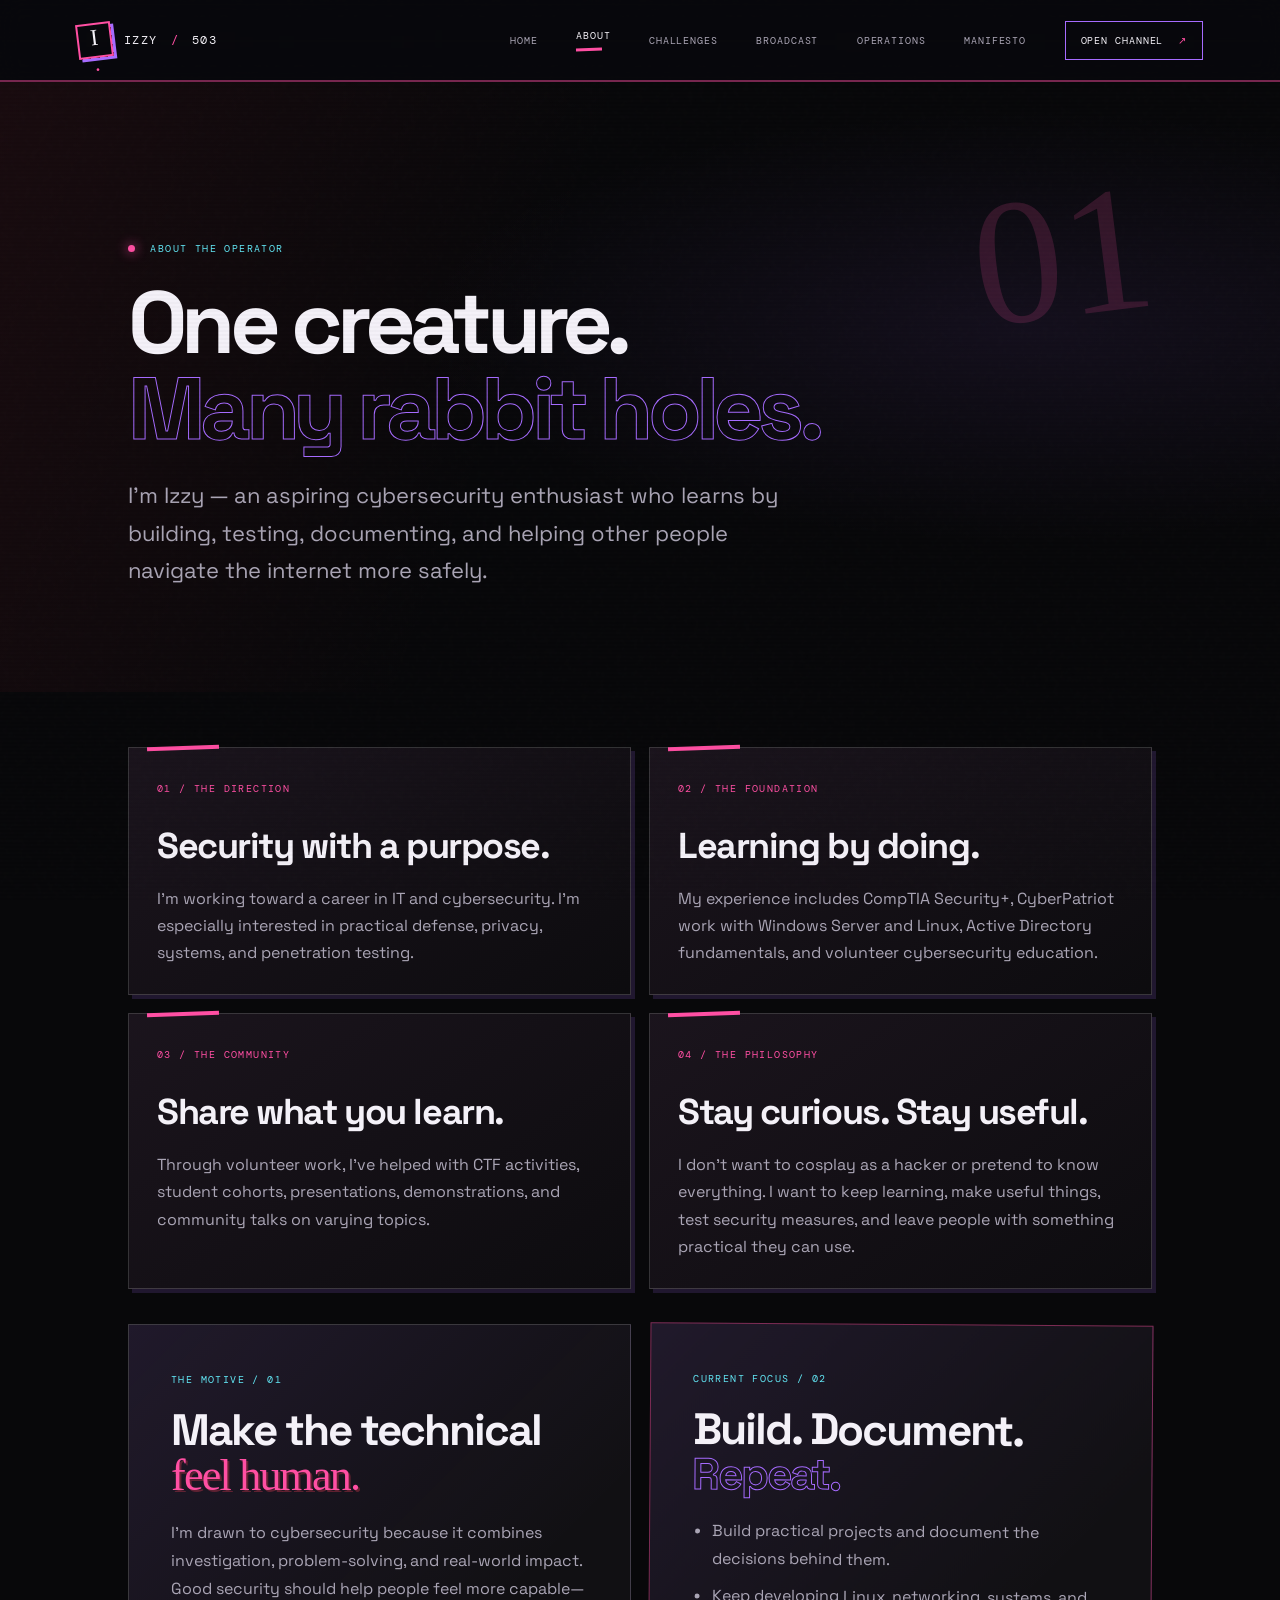
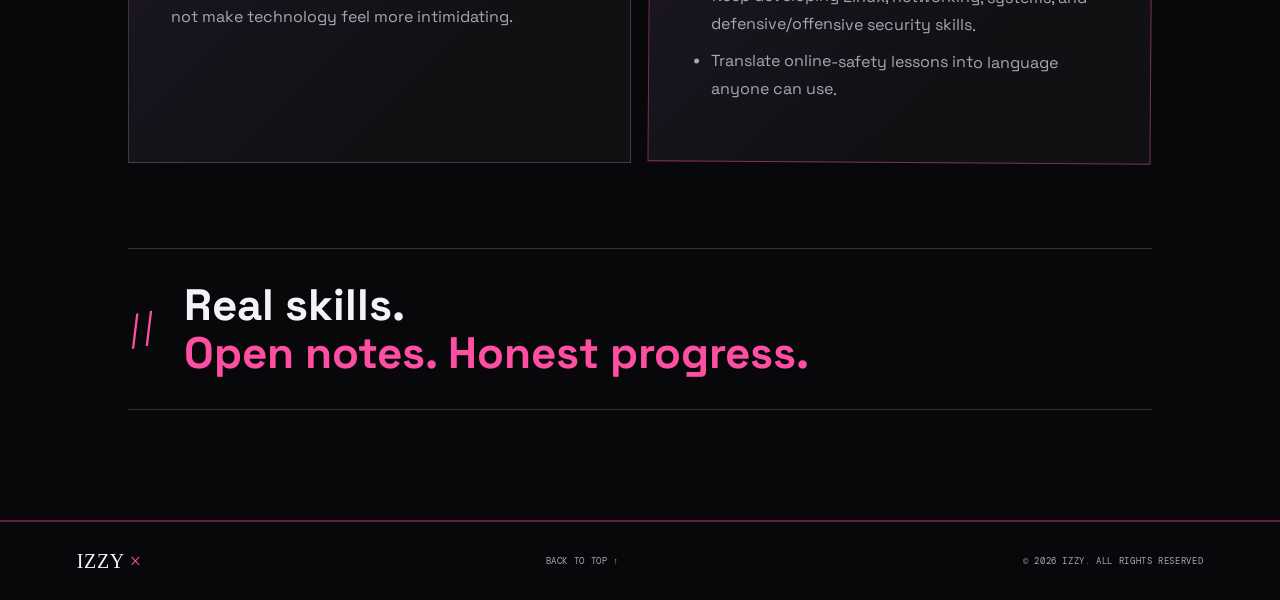
==== commit ef732685: "Update about.html" ====
--- a/about.html
+++ b/about.html
@@ -4,9 +4,9 @@
   <meta charset="utf-8"/>
   <meta content="width=device-width, initial-scale=1" name="viewport"/>
   <meta content="#09090d" name="theme-color"/>
-  <meta content="Izzy's independent corner of the internet: cybersecurity, creative technology, and projects built with intent." name="description"/>
+  <meta content="My independent corner of the internet: cybersecurity, creative technology, and projects built with intent." name="description"/>
   <title>
-   About | IZZY/ONLINE
+   About | IZZY503
   </title>
   <link href="style.css" rel="stylesheet"/>
   <script defer="" src="script.js">
@@ -30,7 +30,7 @@
      <span class="brand-slash">
       /
      </span>
-     ONLINE
+     503
     </span>
    </a>
    <button aria-controls="site-nav" aria-expanded="false" aria-label="Open navigation" class="menu-toggle" type="button">
@@ -77,14 +77,14 @@
      ABOUT THE OPERATOR
     </p>
     <h1>
-     One human.
+     One creature.
      <br/>
      <span class="outline-word">
       Many rabbit holes.
      </span>
     </h1>
     <p class="lede">
-     I’m Izzy — an aspiring cybersecurity professional who learns by building, testing, documenting, and helping other people navigate the internet more safely.
+     I’m Izzy — an aspiring cybersecurity enthusiast who learns by building, testing, documenting, and helping other people navigate the internet more safely.
     </p>
    </section>
    <section class="content-section">
@@ -97,7 +97,7 @@
        Security with a purpose.
       </h2>
       <p>
-       I’m working toward a career in IT and cybersecurity. I’m especially interested in practical defense, privacy, systems, and making technical ideas approachable for people who don’t live in a terminal.
+       I’m working toward a career in IT and cybersecurity. I’m especially interested in practical defense, privacy, systems, and penetration testing.
       </p>
      </article>
      <article class="panel">
@@ -119,7 +119,7 @@
        Share what you learn.
       </h2>
       <p>
-       Through volunteer work, I’ve helped with CTF activities, student cohorts, presentations, demonstrations, and community talks about avoiding online scams.
+       Through volunteer work, I’ve helped with CTF activities, student cohorts, presentations, demonstrations, and community talks on varying topics.
       </p>
      </article>
      <article class="panel">
@@ -130,7 +130,7 @@
        Stay curious. Stay useful.
       </h2>
       <p>
-       I don’t want to cosplay as a hacker or pretend to know everything. I want to keep learning, make useful things, and leave people with something practical they can use.
+       I don’t want to cosplay as a hacker or pretend to know everything. I want to keep learning, make useful things, test security measures, and leave people with something practical they can use.
       </p>
      </article>
     </div>
@@ -166,7 +166,7 @@
         Build practical projects and document the decisions behind them.
        </li>
        <li>
-        Keep developing Linux, networking, systems, and defensive security skills.
+        Keep developing Linux, networking, systems, and defensive/offensive security skills.
        </li>
        <li>
         Translate online-safety lessons into language anyone can use.
@@ -195,9 +195,6 @@
      ×
     </span>
    </a>
-   <span>
-    MADE WITH CURIOSITY &amp; A LITTLE STATIC
-   </span>
    <a class="back-top" href="#top">
     BACK TO TOP ↑
    </a>
@@ -206,7 +203,7 @@
     <span id="year">
      2026
     </span>
-    IZZY
+    IZZY. ALL RIGHTS RESERVED
    </span>
   </footer>
  </body>
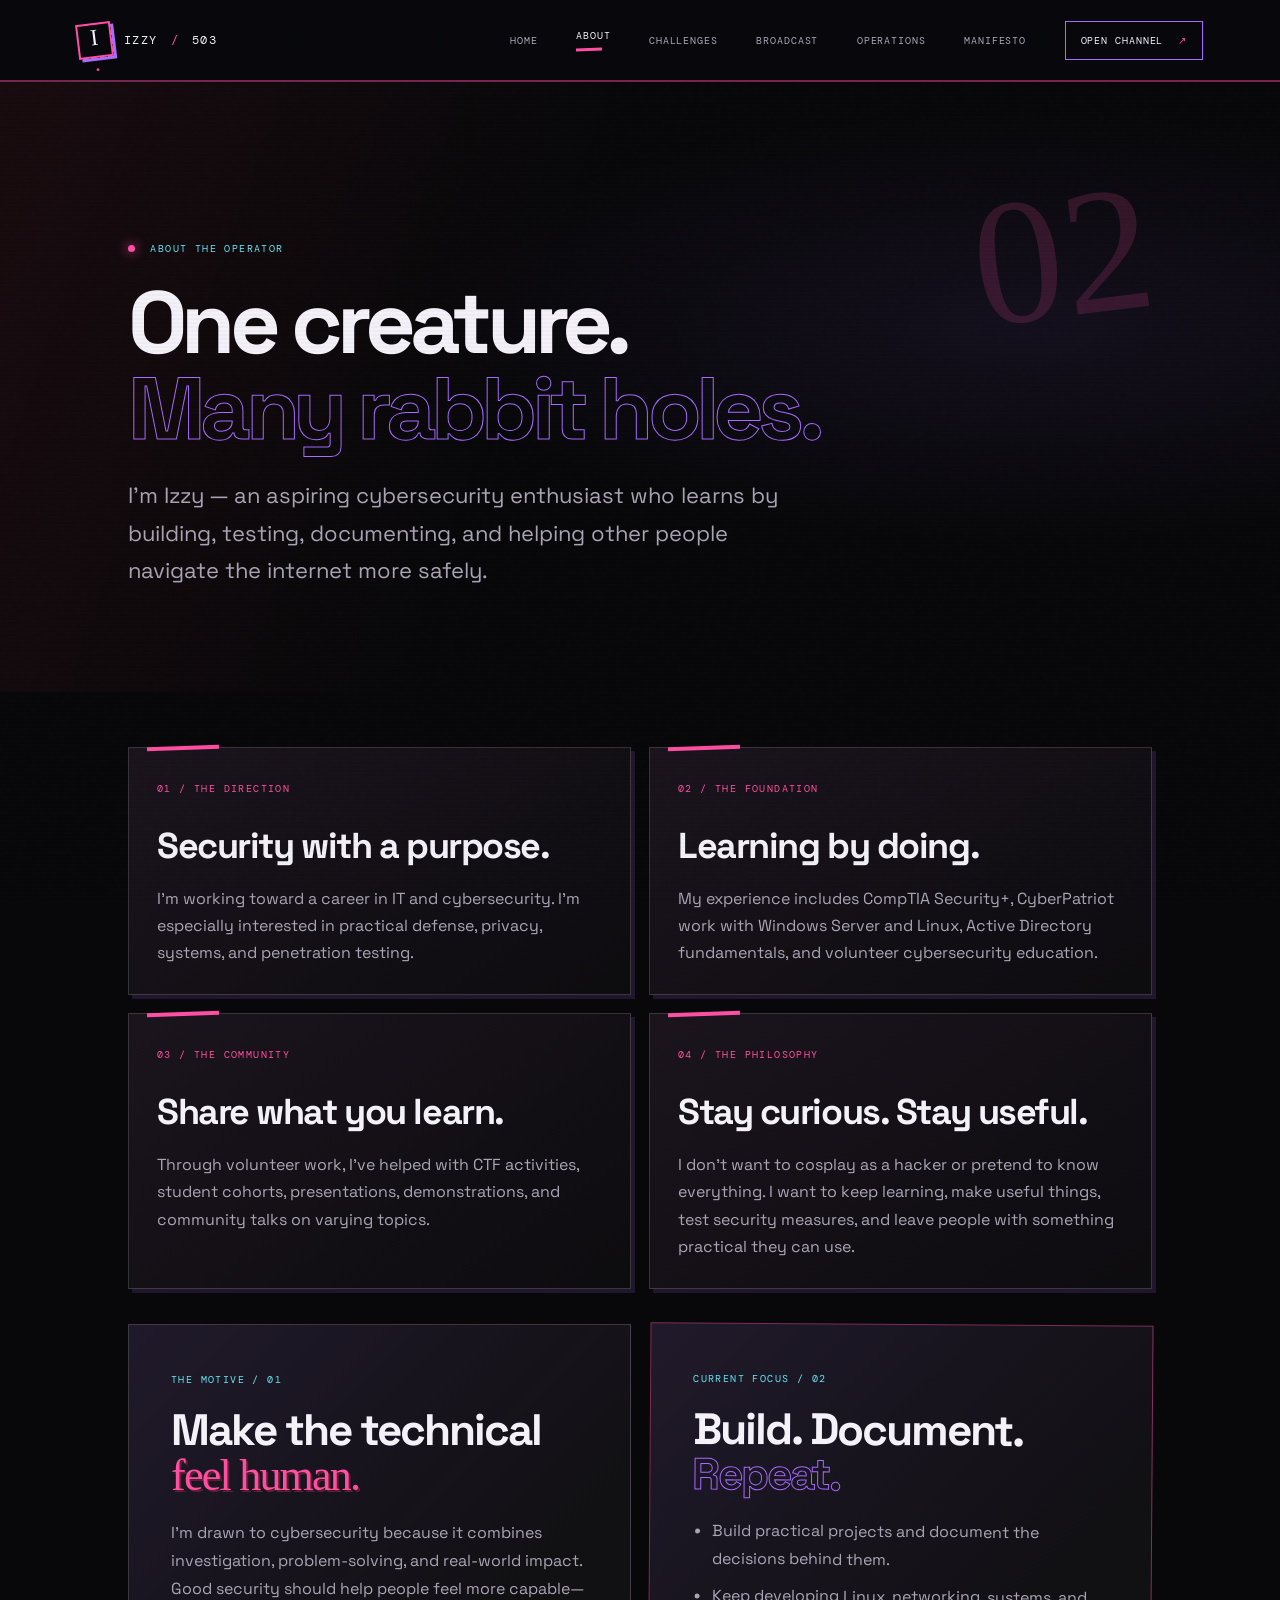
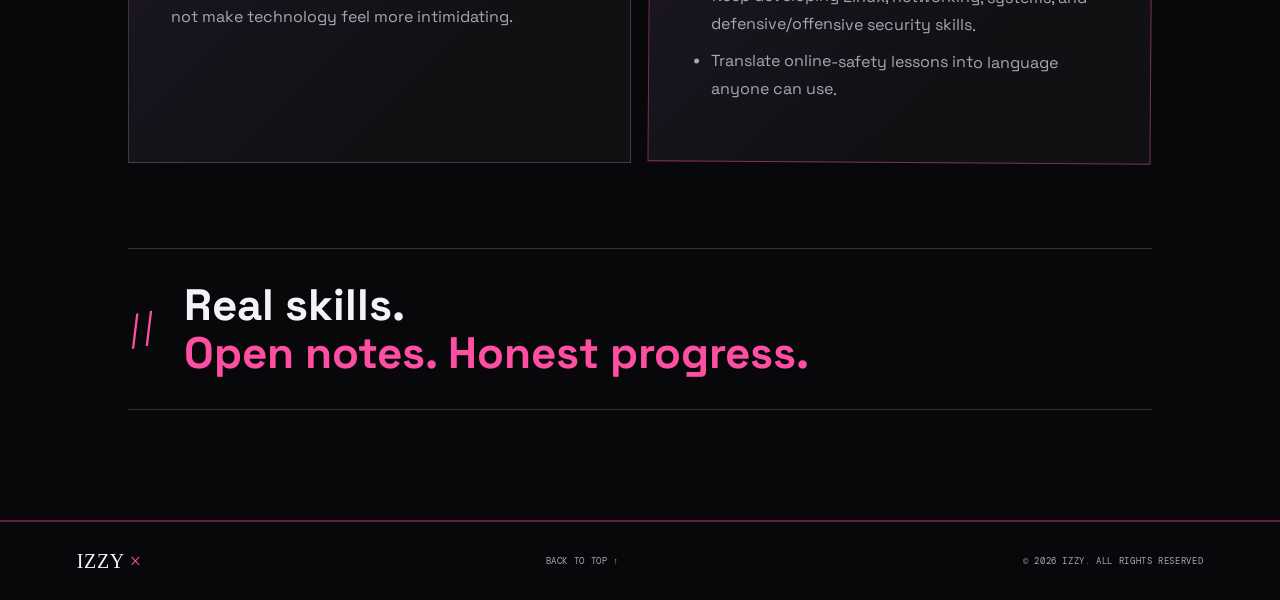
==== commit a03be0e4: "Update page number from 01 to 02" ====
--- a/about.html
+++ b/about.html
@@ -69,7 +69,7 @@
   <main>
    <section class="page-hero">
     <span class="page-number">
-     01
+     02
     </span>
     <p class="eyebrow">
      <span class="status-dot">
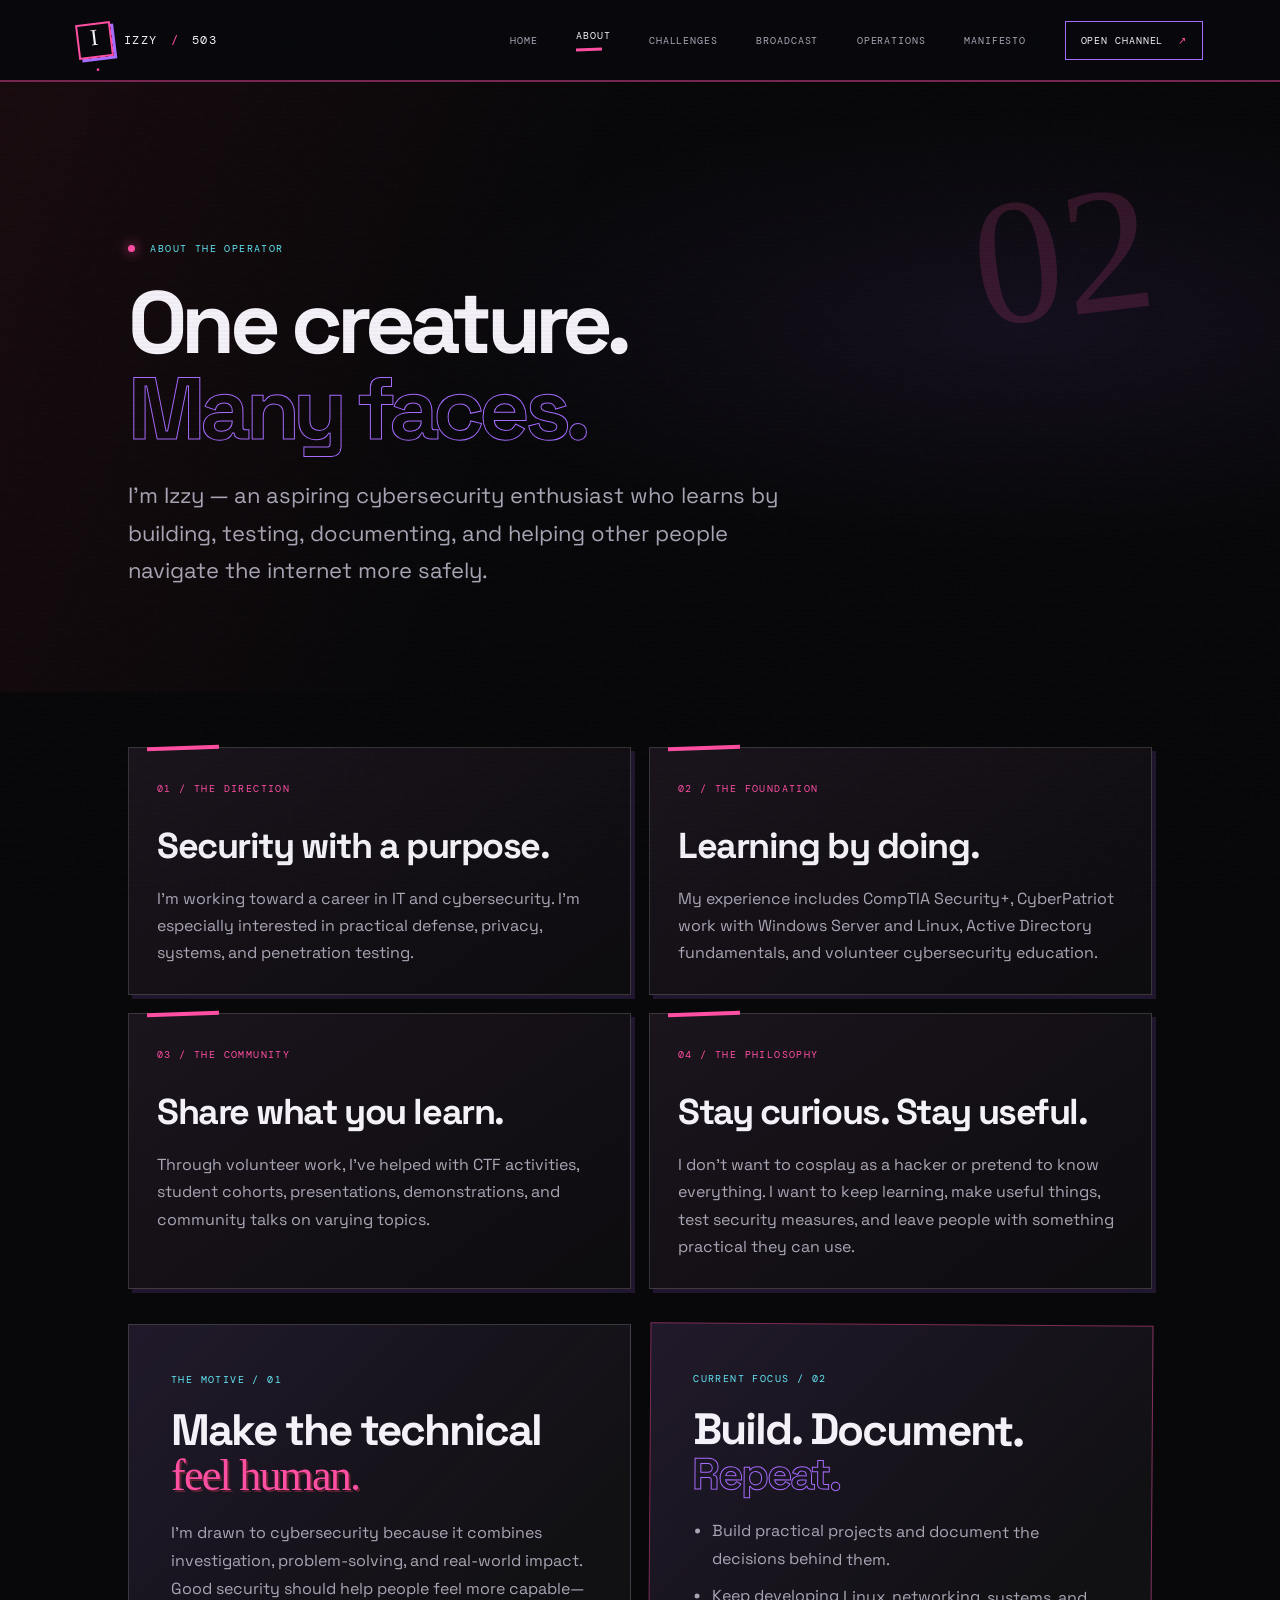
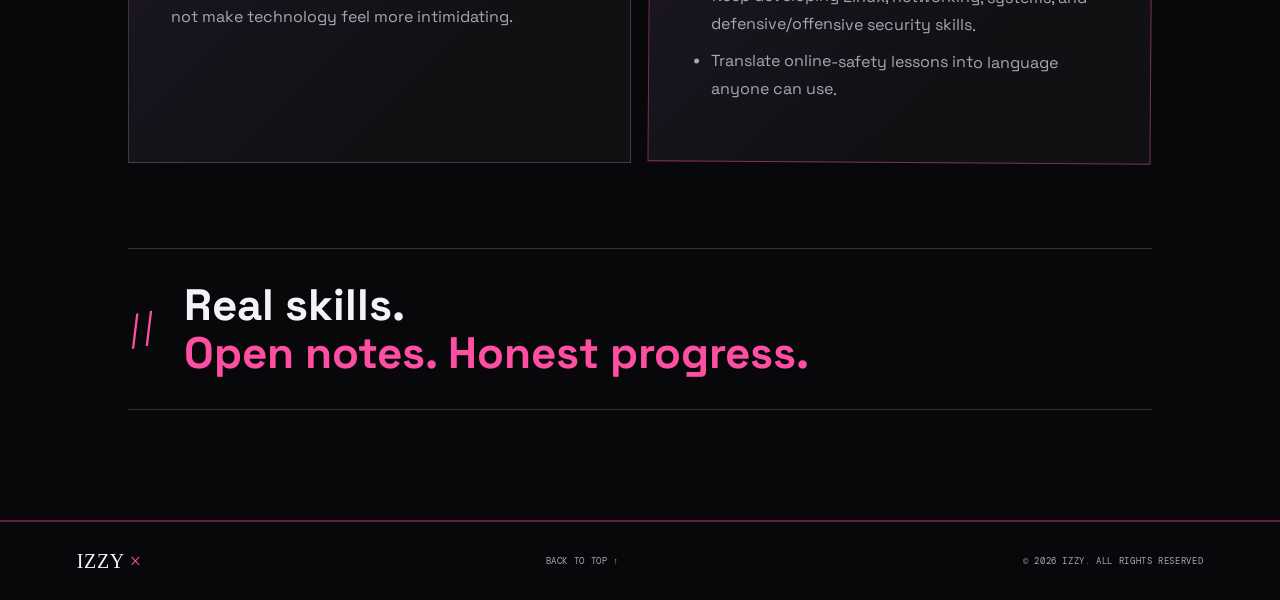
==== commit c2bfb85e: "Change text from 'Many rabbit holes' to 'Many faces'" ====
--- a/about.html
+++ b/about.html
@@ -80,7 +80,7 @@
      One creature.
      <br/>
      <span class="outline-word">
-      Many rabbit holes.
+      Many faces.
      </span>
     </h1>
     <p class="lede">
